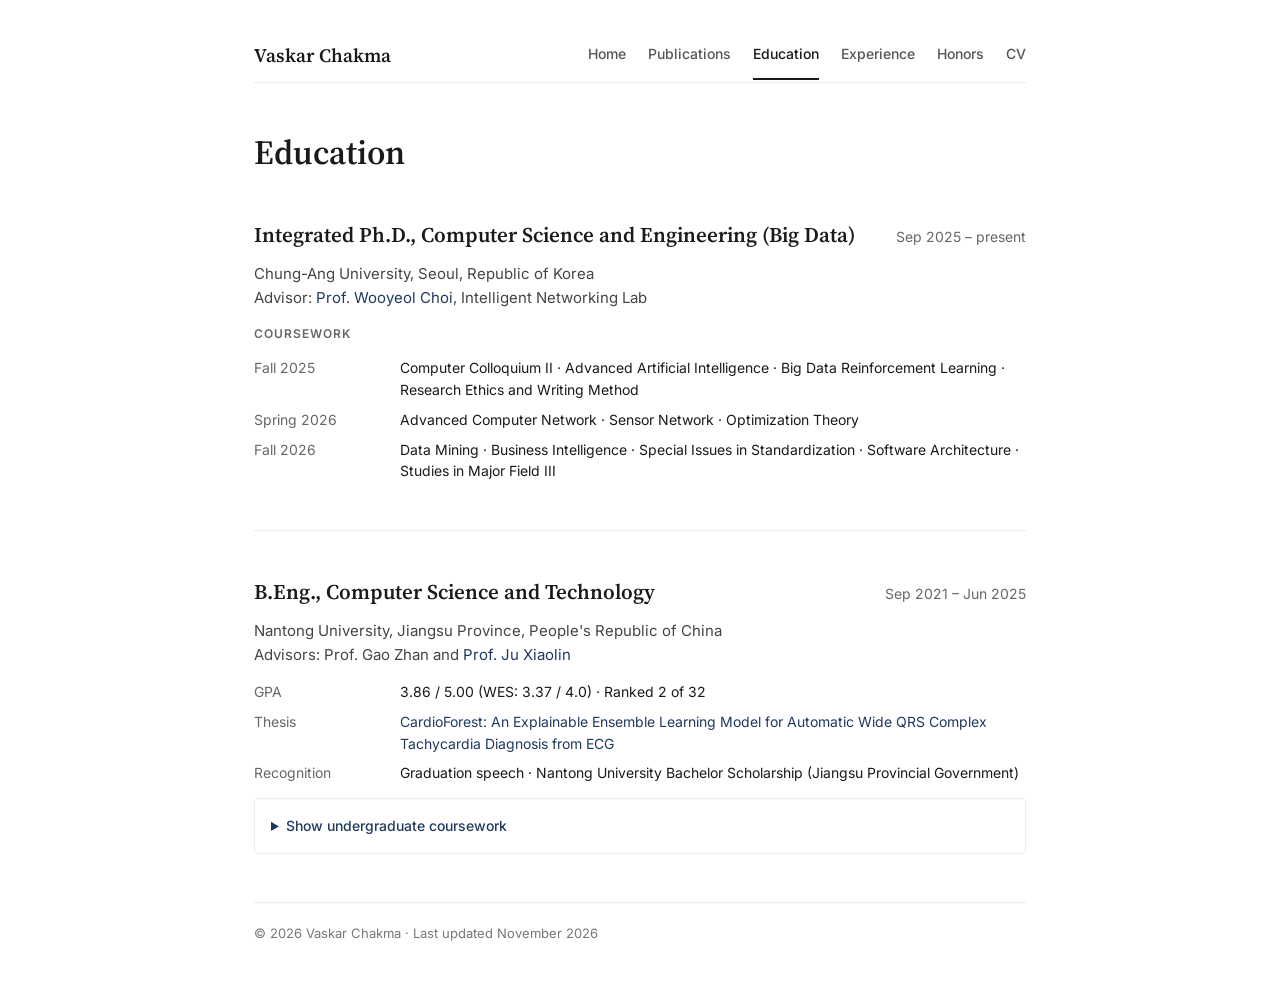
==== education.html @ 685139ab "Redesign site as minimalist multi-page academic homepage Replace the single long page with five page" ====
<!DOCTYPE html>
<html lang="en">
<head>
  <meta charset="UTF-8">
  <meta name="viewport" content="width=device-width, initial-scale=1.0">
  <title>Education — Vaskar Chakma</title>
  <meta name="description" content="Education of Vaskar Chakma: Chung-Ang University (Ph.D.) and Nantong University (B.Eng.).">
  <meta name="author" content="Vaskar Chakma">
  <meta property="og:title" content="Education — Vaskar Chakma">
  <meta property="og:description" content="Education of Vaskar Chakma: Chung-Ang University (Ph.D.) and Nantong University (B.Eng.).">
  <meta property="og:image" content="https://vaskarchakma.github.io/images/profile.jpg">
  <link rel="icon" type="image/png" href="coding.png">
  <link rel="apple-touch-icon" href="coding.png">
  <link rel="preconnect" href="https://fonts.googleapis.com">
  <link rel="preconnect" href="https://fonts.gstatic.com" crossorigin>
  <link href="https://fonts.googleapis.com/css2?family=Source+Serif+4:opsz,wght@8..60,400;8..60,600&amp;family=Inter:wght@400;500;600&amp;display=swap" rel="stylesheet">
  <link rel="stylesheet" href="style.css">
</head>
<body>
<div class="page">
  <header class="site-header">
    <a class="site-name" href="index.html">Vaskar Chakma</a>
    <nav class="site-nav" aria-label="Main">
      <a href="index.html">Home</a>
      <a href="publications.html">Publications</a>
      <a href="education.html" aria-current="page">Education</a>
      <a href="experience.html">Experience</a>
      <a href="honors.html">Honors</a>
      <a href="cv.pdf">CV</a>
    </nav>
  </header>

  <main style="display: contents">
  <h1>Education</h1>

  <article class="entry">
    <div class="entry-head">
      <h2>Integrated Ph.D., Computer Science and Engineering (Big Data)</h2>
      <span class="when">Sep 2025 – present</span>
    </div>
    <p class="entry-place">Chung-Ang University, Seoul, Republic of Korea<br>Advisor: <a href="https://inl.cau.ac.kr/biography">Prof. Wooyeol Choi</a>, Intelligent Networking Lab</p>
    <div class="subhead">Coursework</div>
    <div class="dated wide">
      <span class="when">Fall 2025</span><span>Computer Colloquium II · Advanced Artificial Intelligence · Big Data Reinforcement Learning · Research Ethics and Writing Method</span>
      <span class="when">Spring 2026</span><span>Advanced Computer Network · Sensor Network · Optimization Theory</span>
      <span class="when">Fall 2026</span><span>Data Mining · Business Intelligence · Special Issues in Standardization · Software Architecture · Studies in Major Field III</span>
    </div>
  </article>

  <hr>

  <article class="entry">
    <div class="entry-head">
      <h2>B.Eng., Computer Science and Technology</h2>
      <span class="when">Sep 2021 – Jun 2025</span>
    </div>
    <p class="entry-place">Nantong University, Jiangsu Province, People's Republic of China<br>Advisors: Prof. Gao Zhan and <a href="https://ntu-juking.github.io/">Prof. Ju Xiaolin</a></p>
    <div class="dated wide">
      <span class="when">GPA</span><span>3.86 / 5.00 (WES: 3.37 / 4.0) · Ranked 2 of 32</span>
      <span class="when">Thesis</span><span><a href="CardioForest.pdf">CardioForest: An Explainable Ensemble Learning Model for Automatic Wide QRS Complex Tachycardia Diagnosis from ECG</a></span>
      <span class="when">Recognition</span><span>Graduation speech · Nantong University Bachelor Scholarship (Jiangsu Provincial Government)</span>
    </div>
    <details>
      <summary>Show undergraduate coursework</summary>
      <div class="dated">
        <span class="when">Fall 2021</span><span>Introduction to Computer Science · Triangle and Algebra</span>
        <span class="when">Spring 2022</span><span>Discrete Mathematics · Fundamentals of Programming · College Physics B I · College Physics Experiment I</span>
        <span class="when">Fall 2022</span><span>Assembler Language Programming · College Physics B II · College Physics Experiment II · Design Fundamentals (Java) · Data Structure</span>
        <span class="when">Spring 2023</span><span>Computer Digital Logic Design · Operating System · Principles of Computer Organization</span>
        <span class="when">Fall 2023</span><span>Principles and Applications of Database Systems · Program Design for Python · Computer Networks</span>
        <span class="when">Spring 2024</span><span>Embedded System and Interface Technology · Compile Principles · Software Engineering</span>
        <span class="when">Fall 2024</span><span>Technology for Internet of Things · Introduction of UI Design · Algorithm Design and Analysis · Advanced Mathematics I &amp; II · Curriculum Designs (Computer Organization, Computer Networks, Operating System, Embedded Systems, Data Structures and Algorithms)</span>
        <span class="when">Spring 2025</span><span>Professional Training · Comprehensive Practice of Embedded Systems · Probability Theory and Mathematical Statistics · Design Fundamentals (C#) · Graduation Thesis</span>
      </div>
    </details>
  </article>
  </main>

  <footer class="site-footer">© 2026 Vaskar Chakma · Last updated November 2026</footer>
</div>
</body>
</html>
---- style.css ----
/* Vaskar Chakma — academic site
   One ink color, one accent, serif headings over a sans body. */

:root {
  --ink: #1a1a1a;
  --ink-2: #444;
  --muted: #666;
  --rule: #ececec;
  --accent: #1f3a5f;
  --accent-hover: #0f2440;
  --serif: "Source Serif 4", Georgia, "Times New Roman", serif;
  --sans: Inter, system-ui, -apple-system, "Segoe UI", sans-serif;
}

*,
*::before,
*::after { box-sizing: border-box; }

html { -webkit-text-size-adjust: 100%; }

body {
  margin: 0;
  background: #fff;
  color: var(--ink);
  font-family: var(--sans);
  font-size: 15px;
  line-height: 1.6;
}

a { color: var(--accent); text-decoration: none; }
a:hover { color: var(--accent-hover); text-decoration: underline; }
a:focus-visible { outline: 2px solid var(--accent); outline-offset: 2px; }

img { max-width: 100%; display: block; }

.page {
  max-width: 820px;
  margin: 0 auto;
  padding: 28px 24px 48px;
  display: flex;
  flex-direction: column;
  gap: 48px;
}

/* ---------- Header / navigation ---------- */
.site-header {
  display: flex;
  flex-wrap: wrap;
  gap: 4px 24px;
  align-items: center;
  justify-content: space-between;
  border-bottom: 1px solid var(--rule);
}
.site-name {
  font-family: var(--serif);
  font-weight: 600;
  font-size: 19px;
  color: var(--ink);
  padding: 12px 0;
}
.site-name:hover { color: var(--ink); text-decoration: none; }
.site-nav { display: flex; flex-wrap: wrap; gap: 0 22px; font-size: 14px; font-weight: 500; }
.site-nav a { color: #555; padding: 13px 0; border-bottom: 2px solid transparent; }
.site-nav a:hover { color: var(--ink); text-decoration: none; }
.site-nav a[aria-current="page"] { color: var(--ink); border-bottom-color: var(--ink); padding-bottom: 11px; }

/* ---------- Type ---------- */
h1, h2, h3 { font-family: var(--serif); font-weight: 600; margin: 0; line-height: 1.25; }
h1 { font-size: 34px; }
h2 { font-size: 22px; }
h3 { font-size: 19px; }
p { margin: 0; }
.muted { color: var(--muted); }
.note { font-size: 14px; color: #555; }

section { display: flex; flex-direction: column; gap: 22px; }
.section-head {
  display: flex; flex-wrap: wrap; gap: 8px; align-items: baseline; justify-content: space-between;
}
.section-head a { font-size: 14px; font-weight: 500; }
.rule-heading { padding-bottom: 8px; border-bottom: 1px solid var(--rule); }
.label {
  font-family: var(--sans);
  font-size: 12px;
  font-weight: 600;
  letter-spacing: 0.08em;
  text-transform: uppercase;
  color: var(--muted);
  padding-bottom: 8px;
  border-bottom: 1px solid var(--rule);
}
.page-intro { display: flex; flex-direction: column; gap: 10px; }
.jump { display: flex; flex-wrap: wrap; gap: 4px 18px; font-size: 14px; font-weight: 500; }

/* ---------- Home hero ---------- */
.hero { display: flex; flex-direction: row; flex-wrap: wrap; gap: 32px; align-items: center; justify-content: space-between; }
.hero-text { flex: 1 1 420px; display: flex; flex-direction: column; gap: 14px; }
.hero h1 { font-size: 40px; letter-spacing: -0.01em; }
.hero .role { color: var(--ink-2); }
.hero .bio { line-height: 1.65; color: #2a2a2a; }
.links { display: flex; flex-wrap: wrap; gap: 6px 18px; font-size: 14px; font-weight: 500; }
.portrait { width: 180px; height: 196px; object-fit: cover; border-radius: 50%; flex: 0 0 auto; }

/* ---------- News & two-column lists ---------- */
.dated { display: grid; grid-template-columns: 90px minmax(0, 1fr); gap: 8px 16px; font-size: 14px; line-height: 1.55; }
.dated > .when { color: var(--muted); }
.dated.wide { grid-template-columns: 130px minmax(0, 1fr); }
.dated.roomy { gap: 16px 16px; }
.rows { display: grid; grid-template-columns: minmax(0, 1fr) auto; gap: 16px 24px; font-size: 14px; line-height: 1.55; }
.rows > .when { color: var(--muted); white-space: nowrap; text-align: right; }
.rows strong, .dated strong { font-weight: 600; font-size: 15px; }
.sub { color: #555; }
.inline-links { display: inline-flex; flex-wrap: wrap; gap: 2px 14px; font-weight: 500; font-size: 13px; }

/* ---------- Publications ---------- */
.pub { display: flex; flex-wrap: wrap; gap: 20px 24px; align-items: flex-start; }
.pub-thumb { flex: 0 0 168px; width: 168px; height: 108px; object-fit: cover; border: 1px solid #e8e8e8; }
.pub-body { flex: 1 1 360px; min-width: 0; display: flex; flex-direction: column; gap: 4px; }
.pub-title { font-family: var(--serif); font-size: 17px; font-weight: 600; line-height: 1.35; color: var(--ink); }
.pub-title:hover { color: var(--accent); }
.pub-authors { font-size: 14px; line-height: 1.5; color: var(--ink-2); }
.pub-authors .me { font-weight: 600; color: #111; }
.pub-venue { font-size: 14px; line-height: 1.5; color: #555; }
.pub-links { display: flex; flex-wrap: wrap; gap: 4px 14px; font-size: 13px; font-weight: 500; margin-top: 2px; }
.pub-links .soon { color: #777; font-weight: 400; }

/* ---------- Education ---------- */
.entry { display: flex; flex-direction: column; gap: 14px; }
.entry-head { display: flex; flex-wrap: wrap; gap: 4px 24px; justify-content: space-between; align-items: baseline; }
.entry-head h2 { font-size: 21px; }
.entry-head .when { font-size: 14px; color: var(--muted); }
.entry-place { color: var(--ink-2); }
.subhead { font-size: 12px; font-weight: 600; letter-spacing: 0.08em; text-transform: uppercase; color: var(--muted); }
hr { border: 0; border-top: 1px solid var(--rule); margin: 0; }
details { font-size: 14px; line-height: 1.55; border: 1px solid var(--rule); border-radius: 4px; padding: 12px 16px; }
summary { cursor: pointer; font-weight: 500; color: var(--accent); padding: 4px 0; }
details .dated { margin-top: 12px; grid-template-columns: 100px minmax(0, 1fr); }

/* ---------- Footer ---------- */
.site-footer { border-top: 1px solid var(--rule); padding-top: 20px; font-size: 13px; color: #777; }

/* ---------- Small screens ---------- */
@media (max-width: 560px) {
  .page { gap: 40px; padding-top: 16px; }
  .hero { flex-direction: column-reverse; align-items: flex-start; }
  .site-nav { gap: 0 18px; }
  .hero h1 { font-size: 34px; }
  .portrait { width: 132px; height: 144px; }
  .pub-thumb { flex-basis: 100%; width: 100%; height: auto; aspect-ratio: 16 / 9; }
  .dated, .dated.wide { grid-template-columns: 1fr; gap: 2px; }
  .dated > .when { margin-top: 10px; }
  .rows { grid-template-columns: 1fr; gap: 4px; }
  .rows > .when { margin-bottom: 10px; text-align: left; }
}
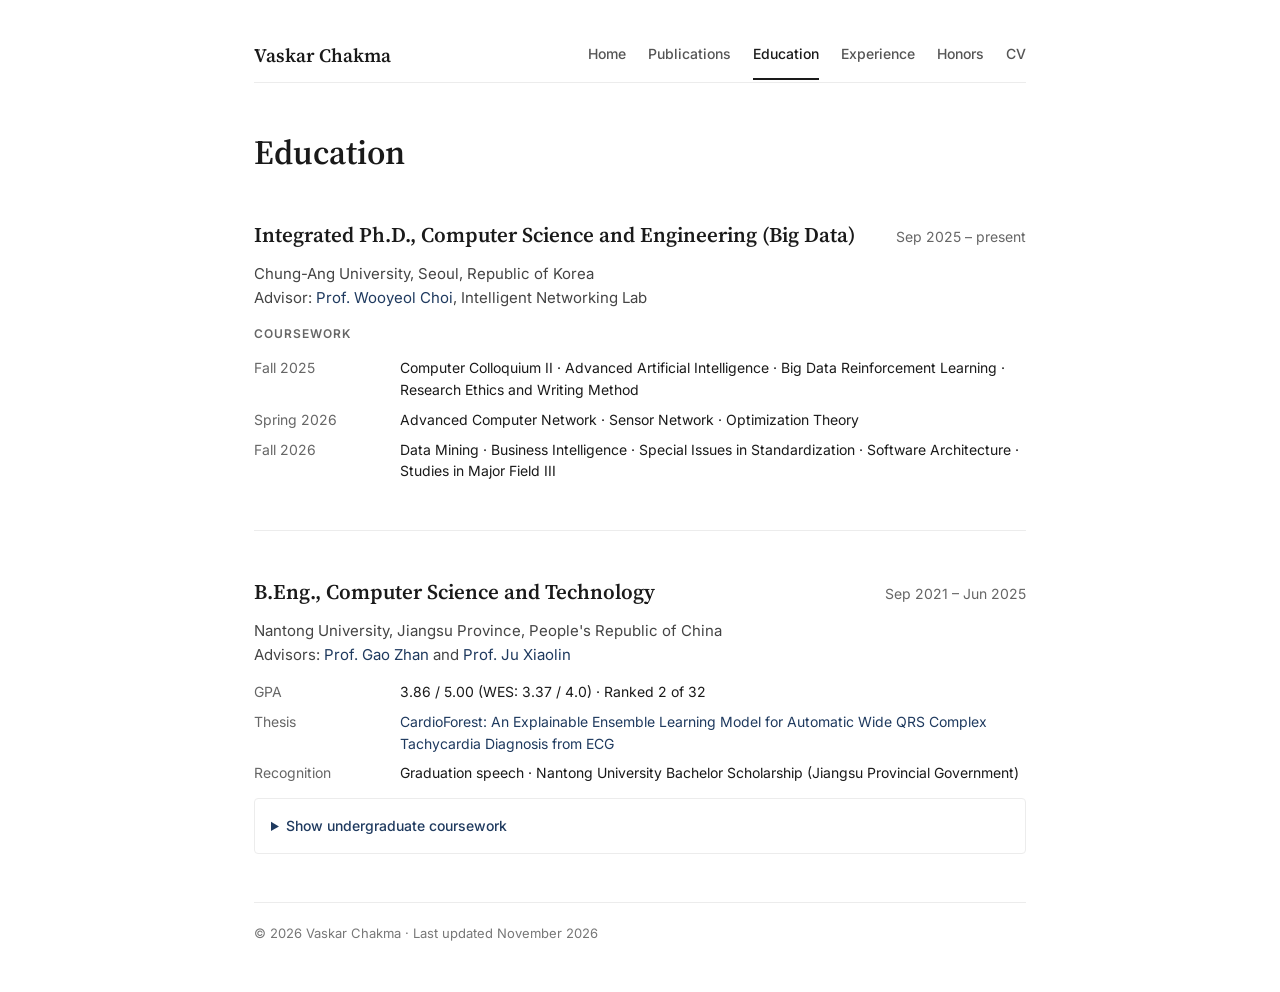
==== commit 3769738c: "Link Prof. Gao Zhan's faculty profile on the Education page" ====
--- a/education.html
+++ b/education.html
@@ -54,7 +54,7 @@
       <h2>B.Eng., Computer Science and Technology</h2>
       <span class="when">Sep 2021 – Jun 2025</span>
     </div>
-    <p class="entry-place">Nantong University, Jiangsu Province, People's Republic of China<br>Advisors: Prof. Gao Zhan and <a href="https://ntu-juking.github.io/">Prof. Ju Xiaolin</a></p>
+    <p class="entry-place">Nantong University, Jiangsu Province, People's Republic of China<br>Advisors: <a href="https://ai.ntu.edu.cn/2024/0817/c9718a246517/page.htm">Prof. Gao Zhan</a> and <a href="https://ntu-juking.github.io/">Prof. Ju Xiaolin</a></p>
     <div class="dated wide">
       <span class="when">GPA</span><span>3.86 / 5.00 (WES: 3.37 / 4.0) · Ranked 2 of 32</span>
       <span class="when">Thesis</span><span><a href="CardioForest.pdf">CardioForest: An Explainable Ensemble Learning Model for Automatic Wide QRS Complex Tachycardia Diagnosis from ECG</a></span>
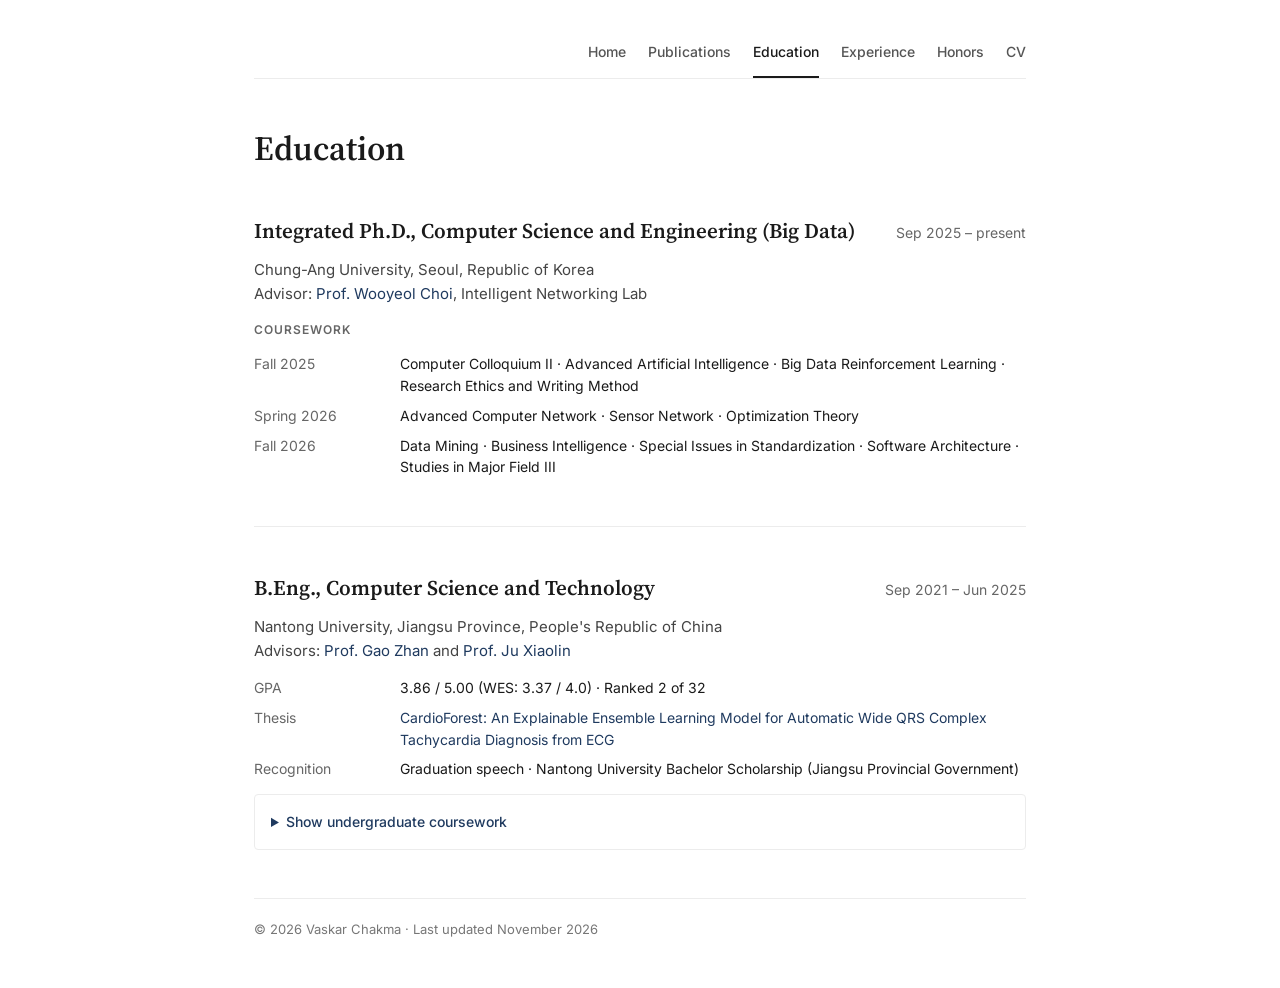
==== commit bf3e8088: "Remove duplicate name link from page header" ====
--- a/education.html
+++ b/education.html
@@ -19,7 +19,6 @@
 <body>
 <div class="page">
   <header class="site-header">
-    <a class="site-name" href="index.html">Vaskar Chakma</a>
     <nav class="site-nav" aria-label="Main">
       <a href="index.html">Home</a>
       <a href="publications.html">Publications</a>
--- a/style.css
+++ b/style.css
@@ -48,7 +48,7 @@
   flex-wrap: wrap;
   gap: 4px 24px;
   align-items: center;
-  justify-content: space-between;
+  justify-content: flex-end;
   border-bottom: 1px solid var(--rule);
 }
 .site-name {
@@ -143,6 +143,7 @@
 @media (max-width: 560px) {
   .page { gap: 40px; padding-top: 16px; }
   .hero { flex-direction: column-reverse; align-items: flex-start; }
+  .site-header { justify-content: flex-start; }
   .site-nav { gap: 0 18px; }
   .hero h1 { font-size: 34px; }
   .portrait { width: 132px; height: 144px; }
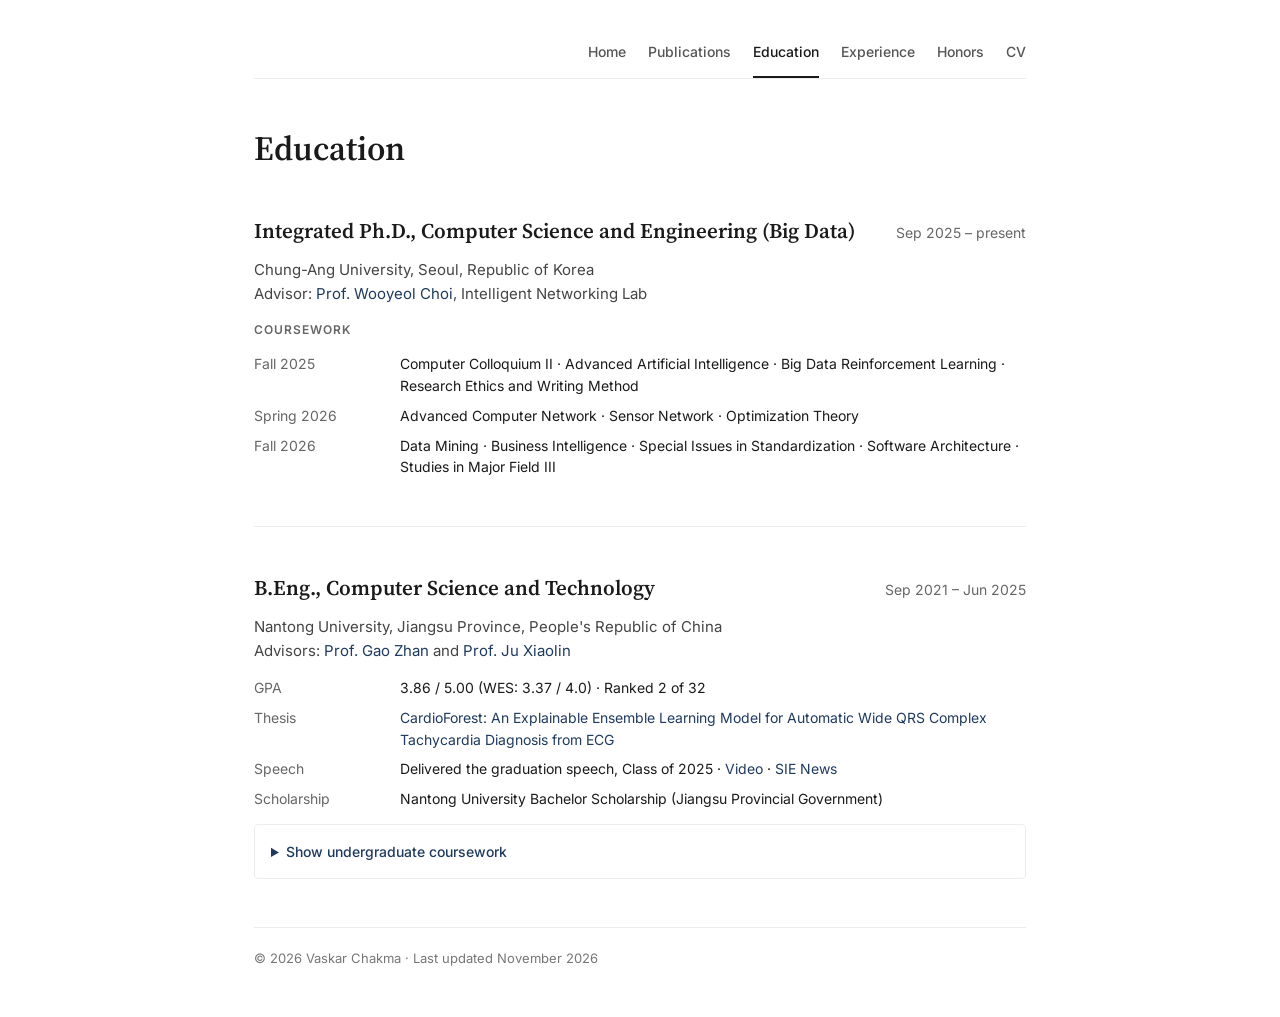
==== commit 34cb31fd: "Add graduation speech with video and news links" ====
--- a/education.html
+++ b/education.html
@@ -13,8 +13,9 @@
   <link rel="apple-touch-icon" href="coding.png">
   <link rel="preconnect" href="https://fonts.googleapis.com">
   <link rel="preconnect" href="https://fonts.gstatic.com" crossorigin>
-  <link href="https://fonts.googleapis.com/css2?family=Source+Serif+4:opsz,wght@8..60,400;8..60,600&amp;family=Inter:wght@400;500;600&amp;display=swap" rel="stylesheet">
+  <link href="https://fonts.googleapis.com/css2?family=Source+Serif+4:opsz,wght@8..60,400;8..60,600&amp;family=Inter:wght@400;500;600&amp;family=Noto+Sans+Chakma&amp;display=swap" rel="stylesheet">
   <link rel="stylesheet" href="style.css">
+  <script data-goatcounter="https://vaskarchakma.goatcounter.com/count" async src="https://gc.zgo.at/count.js"></script>
 </head>
 <body>
 <div class="page">
@@ -57,7 +58,8 @@
     <div class="dated wide">
       <span class="when">GPA</span><span>3.86 / 5.00 (WES: 3.37 / 4.0) · Ranked 2 of 32</span>
       <span class="when">Thesis</span><span><a href="CardioForest.pdf">CardioForest: An Explainable Ensemble Learning Model for Automatic Wide QRS Complex Tachycardia Diagnosis from ECG</a></span>
-      <span class="when">Recognition</span><span>Graduation speech · Nantong University Bachelor Scholarship (Jiangsu Provincial Government)</span>
+      <span class="when">Speech</span><span>Delivered the graduation speech, Class of 2025 · <a href="https://youtu.be/R0e5vaRSiQU">Video</a> · <a href="https://mp.weixin.qq.com/s/8sbdl6DqAuJ7EFkGEozEtQ">SIE News</a></span>
+      <span class="when">Scholarship</span><span>Nantong University Bachelor Scholarship (Jiangsu Provincial Government)</span>
     </div>
     <details>
       <summary>Show undergraduate coursework</summary>
@@ -75,7 +77,29 @@
   </article>
   </main>
 
-  <footer class="site-footer">© 2026 Vaskar Chakma · Last updated November 2026</footer>
+  <footer class="site-footer">© 2026 Vaskar Chakma · Last updated November 2026<span id="visits" hidden></span></footer>
 </div>
+<script>
+  (function () {
+    var base = "https://vaskarchakma.goatcounter.com/counter/";
+    var paths = ["/", "/index.html", "/publications.html", "/education.html", "/experience.html", "/honors.html"];
+    var num = function (d) { return d && d.count ? parseInt(String(d.count).replace(/[^0-9]/g, ""), 10) || 0 : 0; };
+    var get = function (path) {
+      return fetch(base + encodeURIComponent(path) + ".json")
+        .then(function (r) { return r.ok ? r.json() : null; })
+        .then(num)
+        .catch(function () { return 0; });
+    };
+    Promise.all([get("TOTAL")].concat(paths.map(get))).then(function (c) {
+      var total = c[0];
+      var sum = c.slice(1).reduce(function (a, b) { return a + b; }, 0);
+      var n = Math.max(total, sum);
+      if (!n) return;
+      var el = document.getElementById("visits");
+      el.textContent = " · " + n.toLocaleString("en-US") + " visits";
+      el.hidden = false;
+    });
+  })();
+</script>
 </body>
 </html>
--- a/style.css
+++ b/style.css
@@ -96,6 +96,9 @@
 .hero { display: flex; flex-direction: row; flex-wrap: wrap; gap: 32px; align-items: center; justify-content: space-between; }
 .hero-text { flex: 1 1 420px; display: flex; flex-direction: column; gap: 14px; }
 .hero h1 { font-size: 40px; letter-spacing: -0.01em; }
+.name-block { display: flex; flex-direction: column; gap: 6px; }
+.other-names { display: flex; flex-wrap: wrap; gap: 2px 10px; font-size: 16px; color: var(--muted); }
+.other-names [lang="ccp"] { font-family: "Noto Sans Chakma", var(--sans); }
 .hero .role { color: var(--ink-2); }
 .hero .bio { line-height: 1.65; color: #2a2a2a; }
 .links { display: flex; flex-wrap: wrap; gap: 6px 18px; font-size: 14px; font-weight: 500; }
